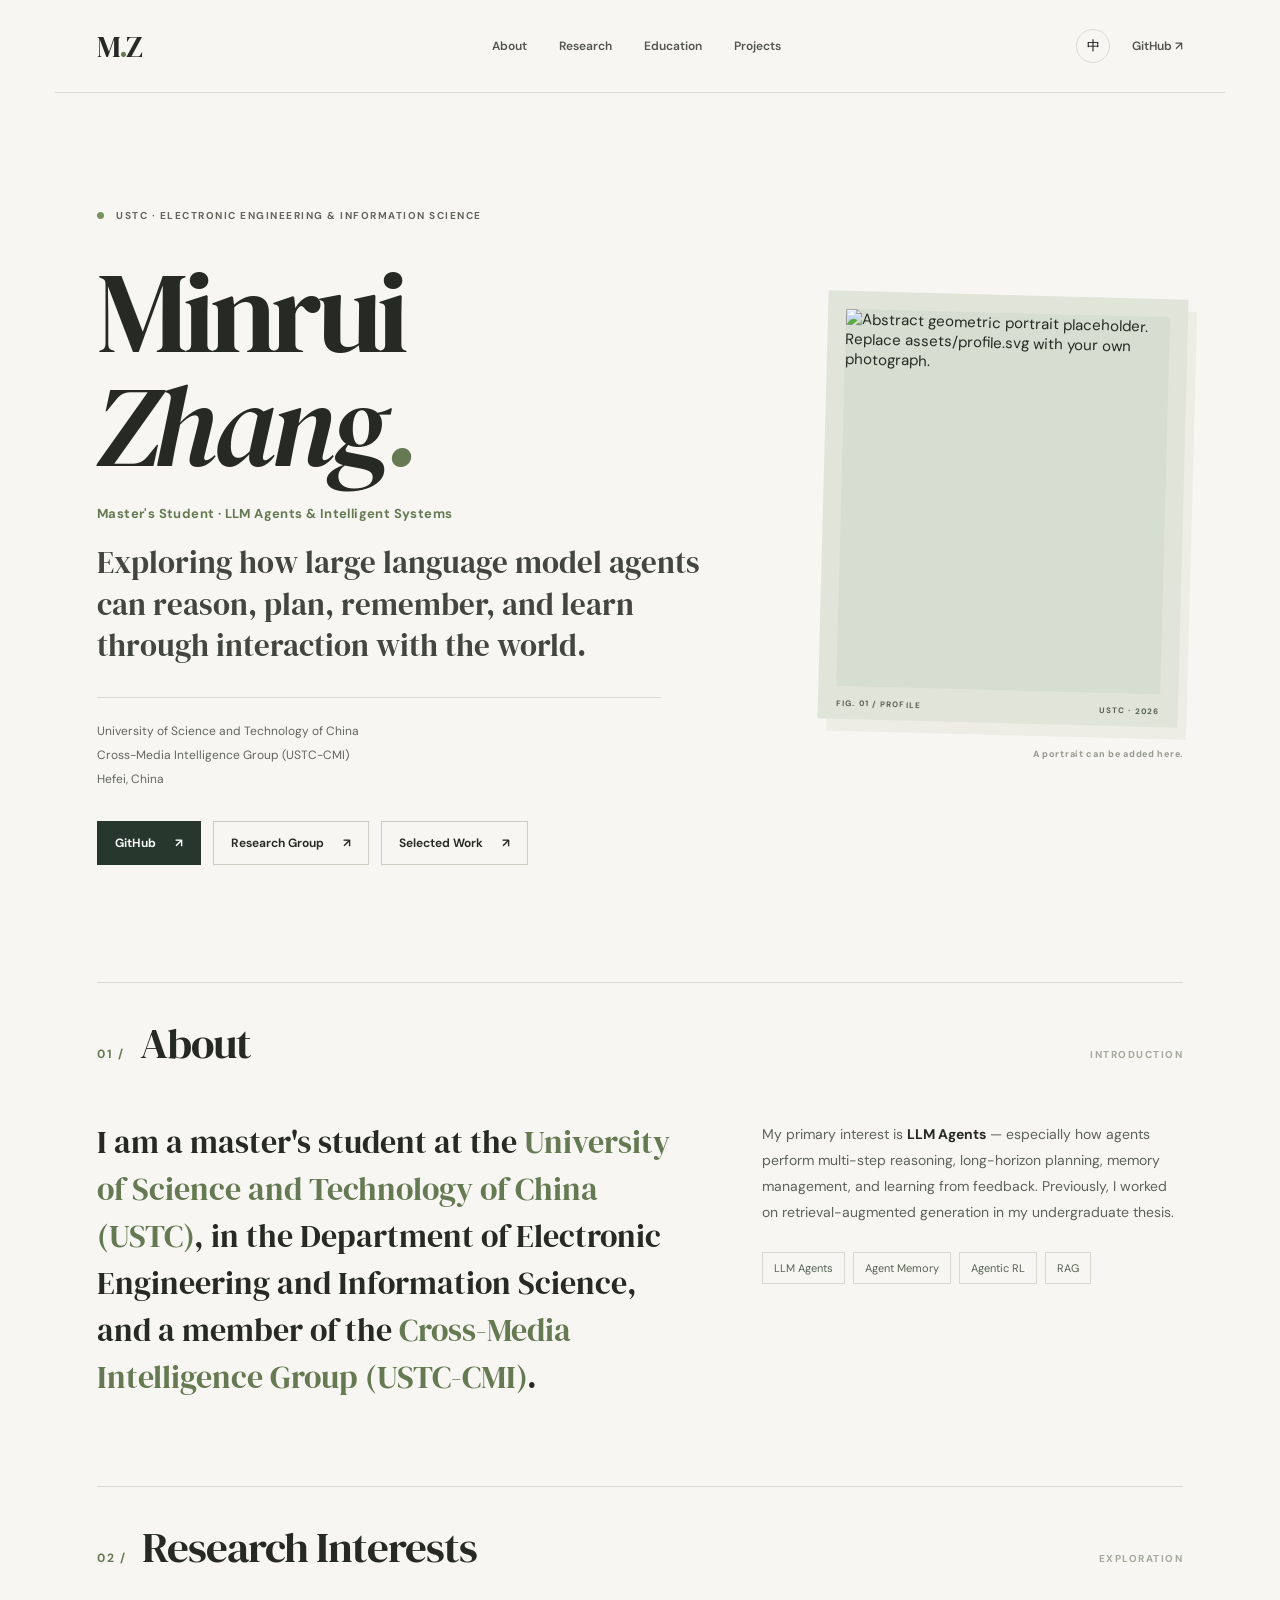
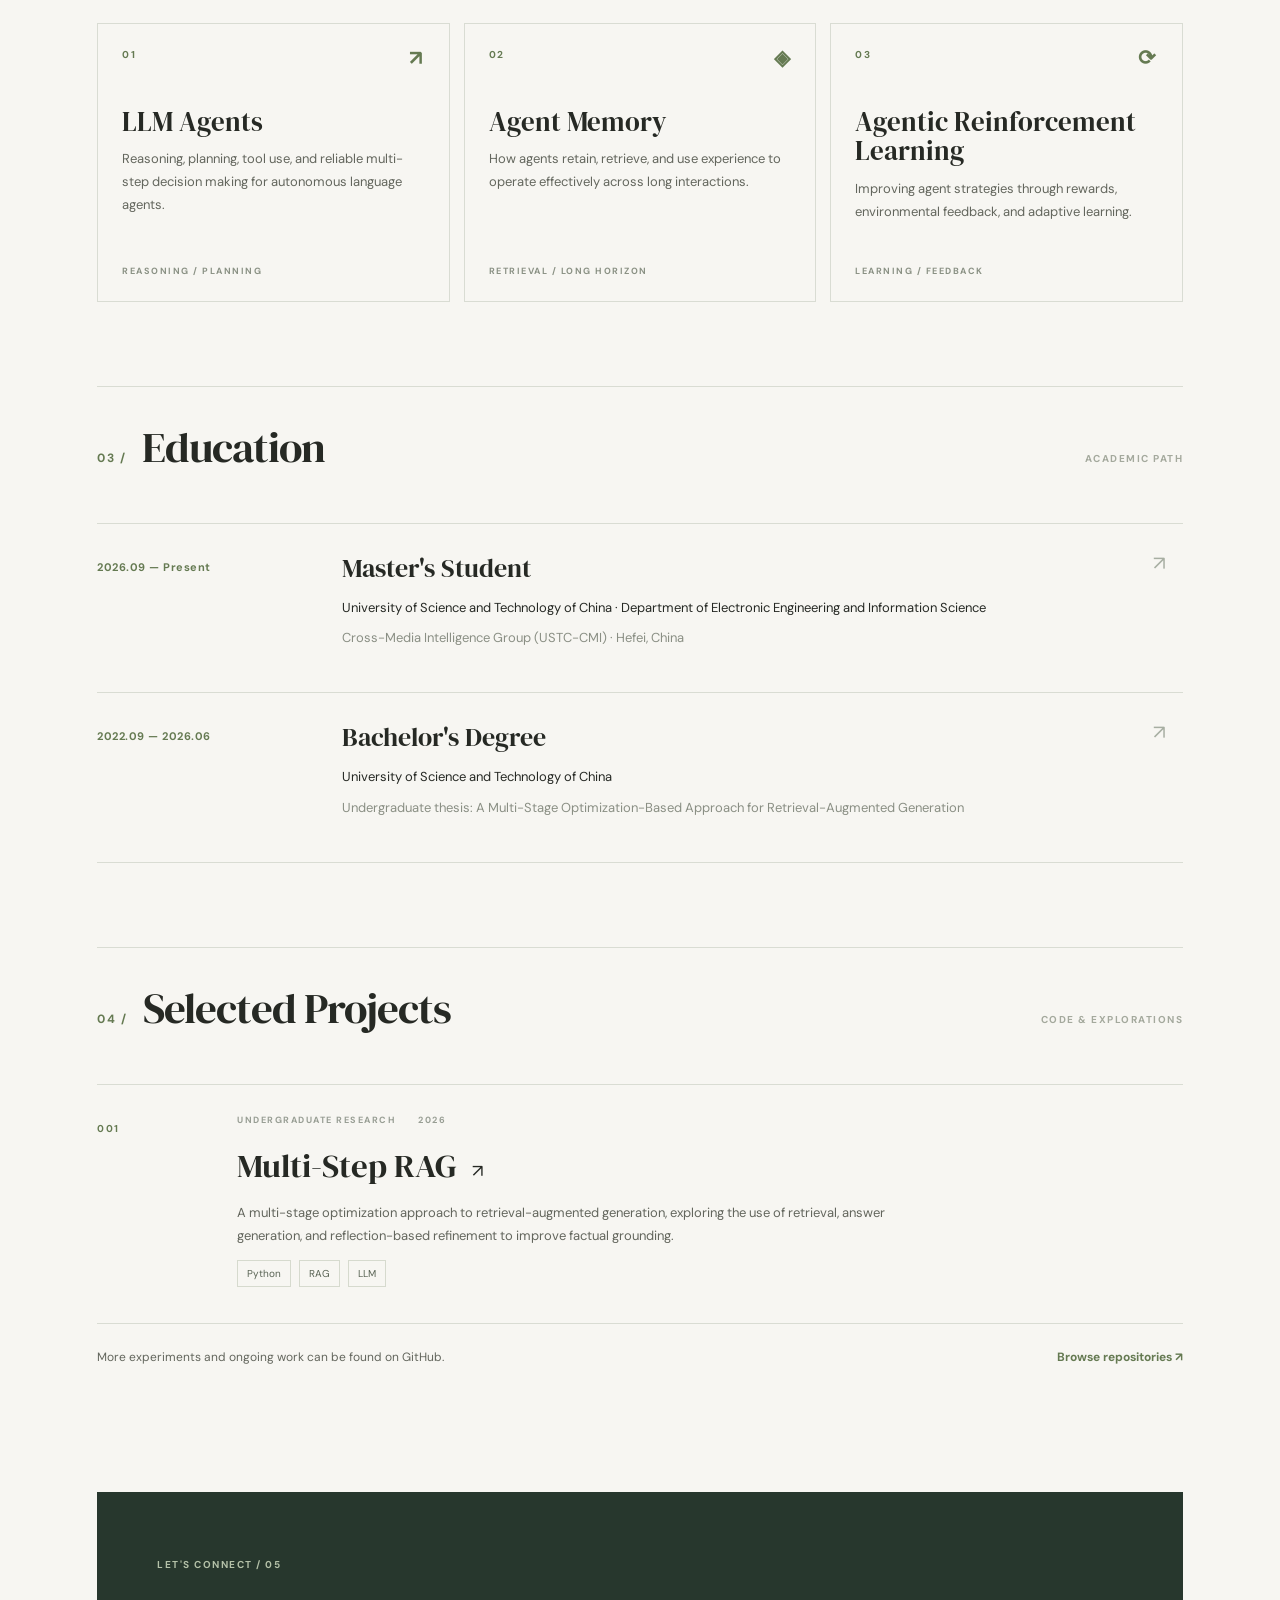
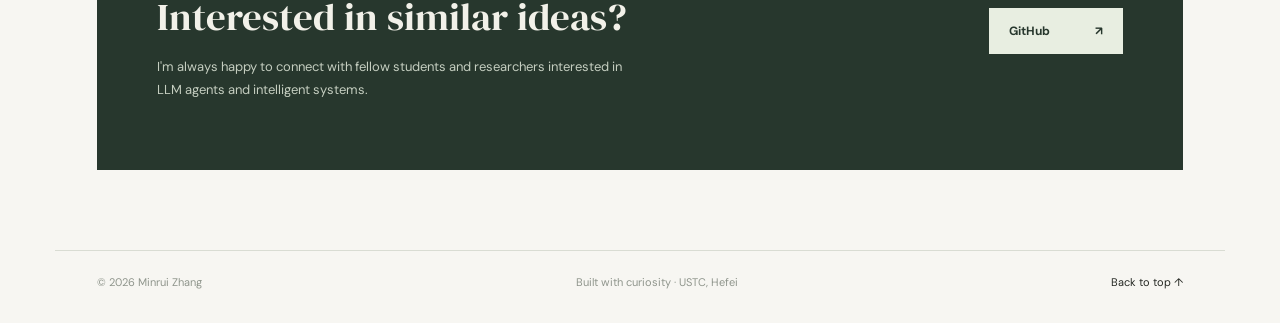
==== index.html @ c11acee6 "Add files via upload" ====
<!doctype html>
<html lang="en">
<head>
  <meta charset="utf-8" />
  <meta name="viewport" content="width=device-width, initial-scale=1" />
  <meta name="description" content="Minrui Zhang — Master's student at USTC, researching LLM Agents and agentic intelligence." />
  <meta name="theme-color" content="#f7f6f2" />
  <title>Minrui Zhang | USTC</title>
  <link rel="icon" href="assets/favicon.svg" type="image/svg+xml" />
  <link rel="stylesheet" href="styles.css" />
</head>
<body>
  <div class="reading-progress" id="readingProgress"></div>
  <header class="topbar container">
    <a class="wordmark" href="#top" aria-label="Home">M<span class="wordmark-dot">.</span>Z</a>
    <nav aria-label="Main navigation" id="navLinks">
      <a href="#about" data-i18n="nav_about">About</a>
      <a href="#research" data-i18n="nav_research">Research</a>
      <a href="#education" data-i18n="nav_education">Education</a>
      <a href="#projects" data-i18n="nav_projects">Projects</a>
    </nav>
    <div class="top-actions">
      <button id="languageToggle" class="lang-btn" aria-label="Switch language">中</button>
      <a href="https://github.com/Minrui1Zhang" class="top-github" target="_blank" rel="noopener noreferrer" aria-label="GitHub profile">GitHub <span aria-hidden="true">↗</span></a>
    </div>
  </header>

  <main id="top" class="container">
    <section class="hero" aria-label="Introduction">
      <div class="hero-copy">
        <p class="eyebrow"><span class="green-dot"></span><span data-i18n="hero_label">USTC · Electronic Engineering & Information Science</span></p>
        <h1>Minrui<br><em>Zhang<span class="accent">.</span></em></h1>
        <div class="hero-subtitle" data-i18n="hero_subtitle">Master's Student · LLM Agents & Intelligent Systems</div>
        <p class="hero-intro" data-i18n="hero_intro">Exploring how large language model agents can reason, plan, remember, and learn through interaction with the world.</p>
        <div class="hero-rule"></div>
        <div class="hero-affiliations">
          <span data-i18n="hero_affiliation_1">University of Science and Technology of China</span>
          <span data-i18n="hero_affiliation_2">Cross-Media Intelligence Group (USTC-CMI)</span>
          <span>Hefei, China</span>
        </div>
        <div class="hero-links">
          <a class="primary-link" href="https://github.com/Minrui1Zhang" target="_blank" rel="noopener noreferrer"><span>GitHub</span><span>↗</span></a>
          <a class="secondary-link" href="https://agentresearchlab.com/" target="_blank" rel="noopener noreferrer"><span data-i18n="link_lab">Research Group</span><span>↗</span></a>
          <a class="secondary-link" href="#projects"><span data-i18n="link_work">Selected Work</span><span>↗</span></a>
        </div>
      </div>
      <div class="hero-visual">
        <div class="image-mat">
          <img src="assets/profile.svg" alt="Abstract geometric portrait placeholder. Replace assets/profile.svg with your own photograph." />
          <div class="image-caption"><span>FIG. 01 / PROFILE</span><span>USTC · 2026</span></div>
        </div>
        <p class="image-note" data-i18n="photo_note">A portrait can be added here.</p>
      </div>
    </section>

    <section id="about" class="section-block">
      <div class="section-heading"><span class="section-number">01 /</span><h2 data-i18n="about_title">About</h2><span class="section-aside">INTRODUCTION</span></div>
      <div class="section-content about-grid">
        <p class="statement" data-i18n="about_statement">I am a master's student at the <strong>University of Science and Technology of China (USTC)</strong>, in the Department of Electronic Engineering and Information Science, and a member of the <strong>Cross-Media Intelligence Group (USTC-CMI)</strong>.</p>
        <div class="about-side"><p data-i18n="about_detail">My primary interest is <strong>LLM Agents</strong> — especially how agents perform multi-step reasoning, long-horizon planning, memory management, and learning from feedback. Previously, I worked on retrieval-augmented generation in my undergraduate thesis.</p><div class="tags"><span>LLM Agents</span><span>Agent Memory</span><span>Agentic RL</span><span>RAG</span></div></div>
      </div>
    </section>

    <section id="research" class="section-block">
      <div class="section-heading"><span class="section-number">02 /</span><h2 data-i18n="research_title">Research Interests</h2><span class="section-aside">EXPLORATION</span></div>
      <div class="research-grid">
        <article class="research-card"><div class="research-card-top"><span>01</span><span class="card-symbol">↗</span></div><h3 data-i18n="r1_title">LLM Agents</h3><p data-i18n="r1_body">Reasoning, planning, tool use, and reliable multi-step decision making for autonomous language agents.</p><div class="research-bottom">REASONING / PLANNING</div></article>
        <article class="research-card"><div class="research-card-top"><span>02</span><span class="card-symbol">◈</span></div><h3 data-i18n="r2_title">Agent Memory</h3><p data-i18n="r2_body">How agents retain, retrieve, and use experience to operate effectively across long interactions.</p><div class="research-bottom">RETRIEVAL / LONG HORIZON</div></article>
        <article class="research-card"><div class="research-card-top"><span>03</span><span class="card-symbol">⟳</span></div><h3 data-i18n="r3_title">Agentic Reinforcement Learning</h3><p data-i18n="r3_body">Improving agent strategies through rewards, environmental feedback, and adaptive learning.</p><div class="research-bottom">LEARNING / FEEDBACK</div></article>
      </div>
    </section>

    <section id="education" class="section-block">
      <div class="section-heading"><span class="section-number">03 /</span><h2 data-i18n="education_title">Education</h2><span class="section-aside">ACADEMIC PATH</span></div>
      <div class="timeline">
        <article class="timeline-entry"><div class="timeline-date">2026.09 — <span data-i18n="present">Present</span></div><div class="timeline-body"><h3 data-i18n="master_title">Master's Student</h3><p data-i18n="master_school">University of Science and Technology of China · Department of Electronic Engineering and Information Science</p><p class="muted" data-i18n="master_detail">Cross-Media Intelligence Group (USTC-CMI) · Hefei, China</p></div><span class="timeline-mark">↗</span></article>
        <article class="timeline-entry"><div class="timeline-date">2022.09 — 2026.06</div><div class="timeline-body"><h3 data-i18n="bachelor_title">Bachelor's Degree</h3><p data-i18n="bachelor_school">University of Science and Technology of China</p><p class="muted" data-i18n="bachelor_detail">Undergraduate thesis: A Multi-Stage Optimization-Based Approach for Retrieval-Augmented Generation</p></div><span class="timeline-mark">↗</span></article>
      </div>
    </section>

    <section id="projects" class="section-block">
      <div class="section-heading"><span class="section-number">04 /</span><h2 data-i18n="projects_title">Selected Projects</h2><span class="section-aside">CODE & EXPLORATIONS</span></div>
      <a class="project-row" href="https://github.com/Minrui1Zhang/Multi_Step_RAG" target="_blank" rel="noopener noreferrer"><div class="project-index">001</div><div class="project-main"><div class="project-meta"><span data-i18n="project_type">UNDERGRADUATE RESEARCH</span><span>2026</span></div><h3>Multi-Step RAG <span aria-hidden="true">↗</span></h3><p data-i18n="project_body">A multi-stage optimization approach to retrieval-augmented generation, exploring the use of retrieval, answer generation, and reflection-based refinement to improve factual grounding.</p><div class="tags small"><span>Python</span><span>RAG</span><span>LLM</span></div></div></a>
      <div class="more-projects"><span data-i18n="more_projects">More experiments and ongoing work can be found on GitHub.</span><a href="https://github.com/Minrui1Zhang?tab=repositories" target="_blank" rel="noopener noreferrer" data-i18n="browse_repo">Browse repositories ↗</a></div>
    </section>

    <section id="contact" class="contact-section"><div><p class="contact-kicker">LET'S CONNECT / 05</p><h2 data-i18n="contact_title">Interested in similar ideas?</h2><p data-i18n="contact_text">I'm always happy to connect with fellow students and researchers interested in LLM agents and intelligent systems.</p></div><a href="https://github.com/Minrui1Zhang" target="_blank" rel="noopener noreferrer" class="contact-button">GitHub <span>↗</span></a></section>
  </main>
  <footer class="footer container"><span>© <span id="year">2026</span> Minrui Zhang</span><span data-i18n="footer">Built with curiosity · USTC, Hefei</span><a href="#top" data-i18n="back_top">Back to top ↑</a></footer>
  <script src="script.js"></script>
</body>
</html>
---- styles.css ----
@import url('https://fonts.googleapis.com/css2?family=DM+Sans:wght@400;450;500;550;600;650;700&family=DM+Serif+Display:ital@0;1&display=swap');
:root{--paper:#f7f6f2;--ink:#262924;--secondary:#63665d;--line:#d9dcd3;--accent:#657a52;--dark:#27372d;--white:#fff;--serif:'DM Serif Display',Georgia,'Times New Roman',serif;--sans:'DM Sans',Arial,'Noto Sans SC',sans-serif}
*{box-sizing:border-box}html{scroll-behavior:smooth;scroll-padding-top:80px}body{margin:0;background:var(--paper);color:var(--ink);font-family:var(--sans);font-size:15px;-webkit-font-smoothing:antialiased}a{color:inherit;text-decoration:none}button{font:inherit}.container{max-width:1170px;margin:0 auto;padding-left:42px;padding-right:42px}.reading-progress{position:fixed;top:0;left:0;height:3px;width:0;background:var(--accent);z-index:10}.topbar{height:93px;display:flex;align-items:center;justify-content:space-between;border-bottom:1px solid var(--line)}.wordmark{font-family:var(--serif);font-size:30px;letter-spacing:-2px;min-width:100px}.wordmark-dot,.accent{color:var(--accent)}.topbar nav{display:flex;gap:32px}.topbar nav a,.top-github{font-size:12px;font-weight:600;color:#52554d;transition:color .2s}.topbar nav a:hover,.top-github:hover{color:var(--accent)}.top-actions{display:flex;align-items:center;gap:22px}.lang-btn{border:1px solid var(--line);width:34px;height:34px;background:transparent;cursor:pointer;border-radius:50%;font-size:13px}.lang-btn:hover{background:#e9ece3}.hero{display:grid;grid-template-columns:1.2fr .8fr;gap:65px;padding:106px 0 117px;align-items:center}.eyebrow,.section-aside,.section-number,.project-meta,.project-index,.research-card-top,.research-bottom,.image-caption,.image-note,.contact-kicker{font-size:10px;letter-spacing:1.5px;font-weight:700}.eyebrow{display:flex;align-items:center;gap:12px;text-transform:uppercase;color:var(--secondary)}.green-dot{width:7px;height:7px;background:#79915e;border-radius:50%}.hero h1{font-family:var(--serif);font-weight:400;letter-spacing:-5px;font-size:clamp(76px,9vw,122px);line-height:.98;margin:34px 0 23px}.hero h1 em{font-weight:400}.hero-subtitle{color:var(--accent);font-size:13px;font-weight:700;letter-spacing:.4px;margin-bottom:20px}.hero-intro{font-family:var(--serif);font-size:clamp(23px,2.6vw,31px);line-height:1.35;max-width:610px;margin:0;color:#42463e}.hero-rule{height:1px;background:var(--line);width:92%;margin:30px 0 24px}.hero-affiliations{display:flex;flex-direction:column;gap:6px;color:var(--secondary);font-size:12px;line-height:1.5}.hero-links{display:flex;flex-wrap:wrap;align-items:center;gap:12px;margin-top:33px}.hero-links a{display:flex;gap:19px;align-items:center;justify-content:space-between;font-size:12px;font-weight:650;padding:13px 17px;border:1px solid #c9cdc2;transition:transform .2s,background .2s}.hero-links a:hover{transform:translateY(-2px)}.hero-links .primary-link{background:var(--dark);color:white;border-color:var(--dark)}.secondary-link:hover{background:#edeee8}.hero-visual{align-self:stretch;display:flex;flex-direction:column;justify-content:center;min-width:0}.image-mat{background:#e0e4d9;padding:18px 18px 11px;transform:rotate(1.5deg);box-shadow:9px 12px 0 #edece5;max-width:360px;margin-left:auto;width:100%}.image-mat img{width:100%;aspect-ratio:4/4.65;object-fit:cover;display:block;background:#d5ded0}.image-caption{display:flex;justify-content:space-between;gap:12px;font-size:8px;letter-spacing:1.2px;color:#586253;margin-top:12px}.image-note{text-align:right;color:#95998e;font-size:9px;letter-spacing:.7px;margin-top:25px}.section-block{border-top:1px solid var(--line);padding:30px 0 84px}.section-heading{display:flex;align-items:baseline;gap:16px;margin-bottom:47px}.section-number{color:var(--accent);font-size:12px}.section-heading h2{font-family:var(--serif);font-size:43px;letter-spacing:-1px;font-weight:400;margin:0}.section-aside{color:#a4a99d;margin-left:auto}.about-grid{display:grid;grid-template-columns:1fr .72fr;gap:80px}.statement{font-family:var(--serif);font-size:clamp(23px,2.5vw,32px);line-height:1.47;margin:0}.statement strong{font-weight:400;color:var(--accent)}.about-side p{margin:3px 0 26px;line-height:1.85;color:#5d625a;font-size:14px}.about-side strong{color:var(--ink)}.tags{display:flex;flex-wrap:wrap;gap:8px}.tags span{padding:8px 11px;border:1px solid #d6dace;font-size:11px;color:#586253}.research-grid{display:grid;grid-template-columns:repeat(3,1fr);gap:14px}.research-card{min-height:279px;border:1px solid var(--line);padding:24px;display:flex;flex-direction:column;transition:background .2s,transform .2s}.research-card:hover{background:#edeee8;transform:translateY(-3px)}.research-card-top{display:flex;justify-content:space-between;color:var(--accent)}.card-symbol{font-size:21px;line-height:1}.research-card h3{font-family:var(--serif);font-size:27px;font-weight:400;line-height:1.1;margin:38px 0 12px}.research-card p{font-size:13px;line-height:1.75;color:var(--secondary);margin:0}.research-bottom{font-size:9px;color:#8a9184;margin-top:auto;padding-top:25px}.timeline-entry{border-top:1px solid var(--line);padding:26px 0 33px;display:grid;grid-template-columns:220px 1fr 30px;gap:25px}.timeline-entry:last-child{border-bottom:1px solid var(--line)}.timeline-date{font-size:11px;color:var(--accent);font-weight:700;letter-spacing:.5px;padding-top:10px}.timeline-body h3{font-family:var(--serif);font-size:26px;font-weight:400;margin:0 0 12px}.timeline-body p{font-size:13px;margin:0 0 10px;line-height:1.6}.timeline-body .muted{color:#8a8f84}.timeline-mark{color:#a7aea2;font-size:20px}.project-row{display:grid;grid-template-columns:100px 1fr;gap:40px;border-top:1px solid var(--line);padding:29px 0 36px;transition:color .2s}.project-row:hover h3{color:var(--accent)}.project-index{color:var(--accent);padding-top:8px}.project-meta{display:flex;gap:22px;color:#989e94;font-size:9px}.project-main h3{font-family:var(--serif);font-size:33px;font-weight:400;margin:17px 0 10px}.project-main h3 span{font-family:var(--sans);font-size:18px;margin-left:8px}.project-main p{max-width:670px;color:var(--secondary);line-height:1.8;font-size:13px}.tags.small span{font-size:10px;padding:6px 9px}.more-projects{border-top:1px solid var(--line);padding:25px 0;display:flex;justify-content:space-between;gap:20px;color:var(--secondary);font-size:12px}.more-projects a{color:var(--accent);font-weight:700}.contact-section{background:var(--dark);color:#f2f1e9;padding:56px 60px;display:flex;justify-content:space-between;gap:40px;align-items:center;margin:18px 0 80px}.contact-kicker{color:#b4c1a8}.contact-section h2{font-family:var(--serif);font-size:39px;font-weight:400;margin:19px 0 12px}.contact-section p:not(.contact-kicker){font-size:13px;line-height:1.7;color:#c5cec0;max-width:480px}.contact-button{white-space:nowrap;background:#e8eee1;color:var(--dark);display:flex;gap:45px;padding:15px 20px;font-size:12px;font-weight:700}.footer{border-top:1px solid var(--line);padding-top:24px;padding-bottom:34px;display:flex;justify-content:space-between;gap:15px;color:#8f958c;font-size:11px}.footer a{color:var(--ink)}
@media(max-width:900px){.container{padding-left:27px;padding-right:27px}.hero{gap:30px;padding:75px 0 85px}.hero h1{font-size:83px}.image-mat{max-width:300px}.about-grid{gap:32px}.timeline-entry{grid-template-columns:175px 1fr 20px}}
@media(max-width:680px){.topbar{height:72px}.topbar nav{gap:13px}.topbar nav a{font-size:10px}.topbar nav a:nth-child(2),.topbar nav a:nth-child(3){display:none}.top-github{display:none}.wordmark{min-width:auto}.hero{grid-template-columns:1fr;gap:50px;padding:67px 0 75px}.hero h1{font-size:clamp(74px,17vw,100px);margin-top:28px;letter-spacing:-4px}.hero-visual{align-items:center}.image-mat{max-width:300px;margin:0;transform:rotate(1deg)}.image-note{text-align:center}.section-block{padding-bottom:65px}.section-heading{margin-bottom:30px}.section-heading h2{font-size:35px}.section-aside{font-size:8px}.about-grid{grid-template-columns:1fr;gap:20px}.statement{font-size:25px}.research-grid{grid-template-columns:1fr}.research-card{min-height:220px}.research-card h3{margin-top:24px}.timeline-entry{grid-template-columns:1fr 20px;gap:8px}.timeline-date{grid-column:1 / -1}.project-row{grid-template-columns:1fr;gap:10px}.project-index{padding:0}.more-projects{flex-direction:column}.contact-section{padding:35px 28px;flex-direction:column;align-items:flex-start;margin-bottom:50px}.contact-section h2{font-size:33px}.footer{flex-wrap:wrap}.footer span:nth-child(2){display:none}}
@media(prefers-reduced-motion:reduce){html{scroll-behavior:auto}*,*:before,*:after{transition:none!important}}
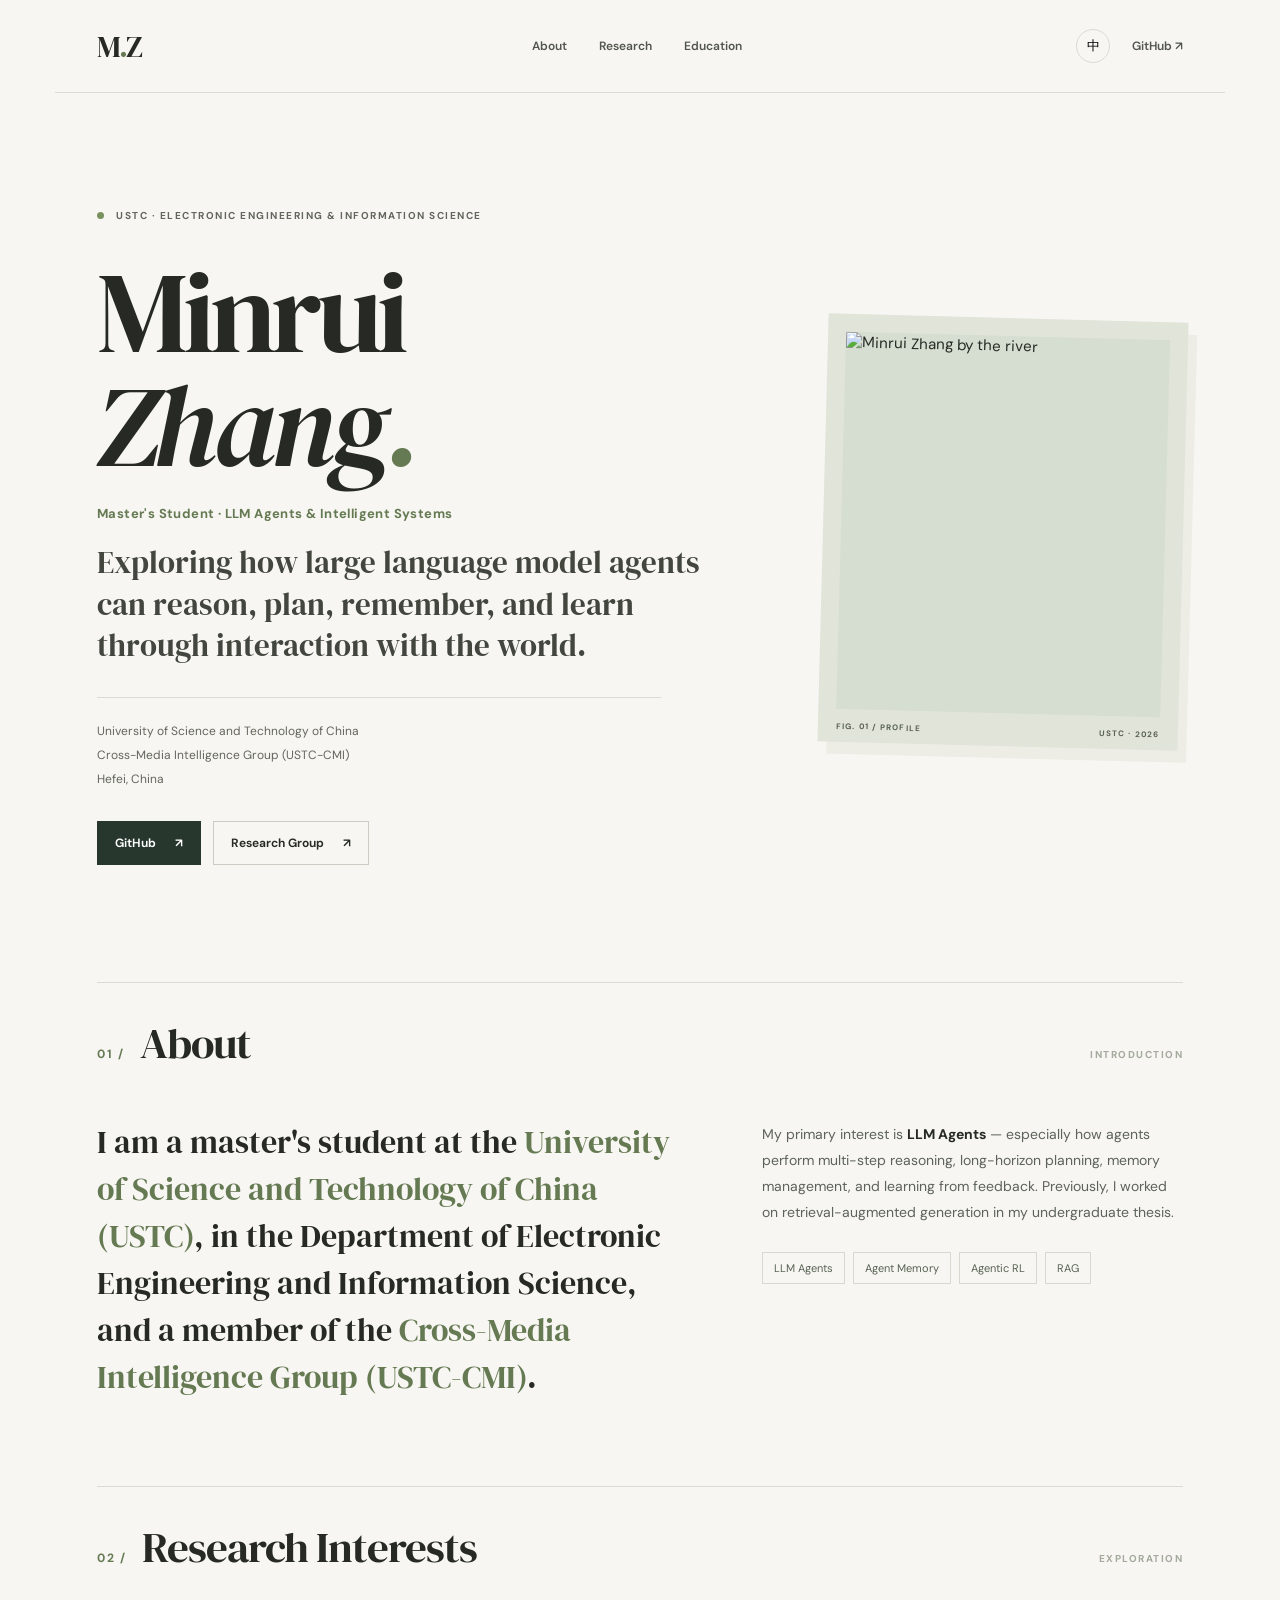
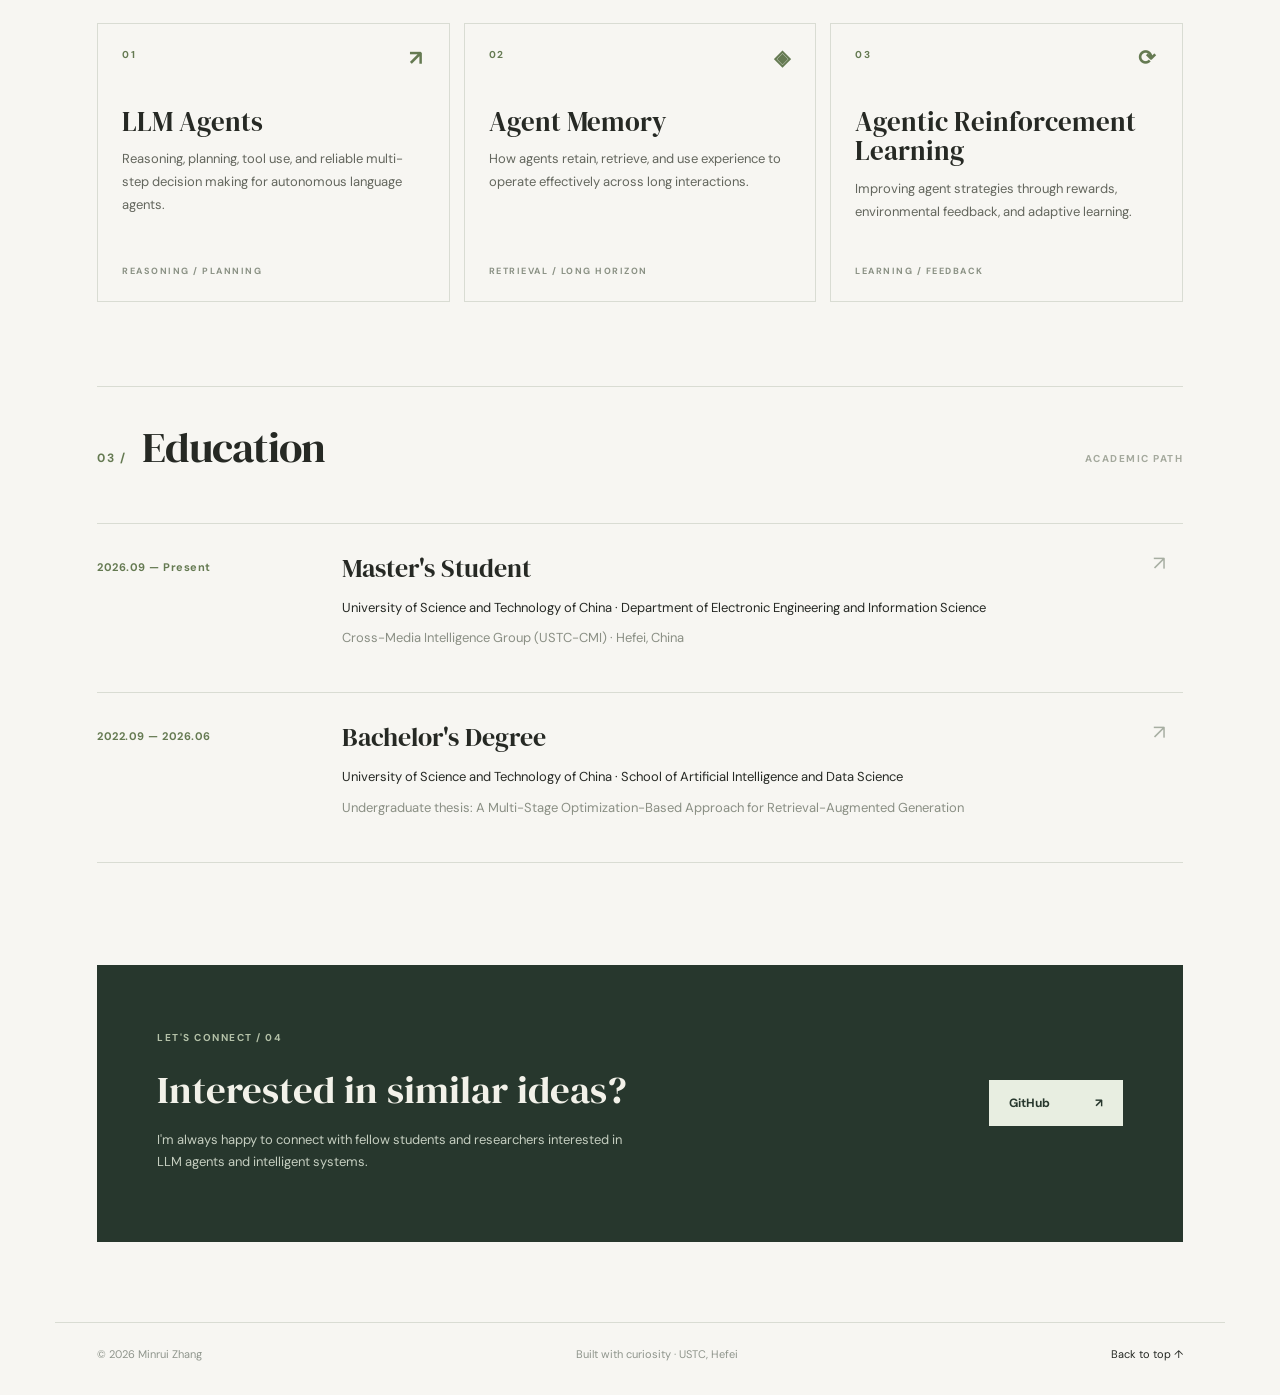
==== commit c63b2a88: "Add files via upload" ====
--- a/index.html
+++ b/index.html
@@ -1,92 +1,84 @@
-<!doctype html>
-<html lang="en">
-<head>
-  <meta charset="utf-8" />
-  <meta name="viewport" content="width=device-width, initial-scale=1" />
-  <meta name="description" content="Minrui Zhang — Master's student at USTC, researching LLM Agents and agentic intelligence." />
-  <meta name="theme-color" content="#f7f6f2" />
-  <title>Minrui Zhang | USTC</title>
-  <link rel="icon" href="assets/favicon.svg" type="image/svg+xml" />
-  <link rel="stylesheet" href="styles.css" />
-</head>
-<body>
-  <div class="reading-progress" id="readingProgress"></div>
-  <header class="topbar container">
-    <a class="wordmark" href="#top" aria-label="Home">M<span class="wordmark-dot">.</span>Z</a>
-    <nav aria-label="Main navigation" id="navLinks">
-      <a href="#about" data-i18n="nav_about">About</a>
-      <a href="#research" data-i18n="nav_research">Research</a>
-      <a href="#education" data-i18n="nav_education">Education</a>
-      <a href="#projects" data-i18n="nav_projects">Projects</a>
-    </nav>
-    <div class="top-actions">
-      <button id="languageToggle" class="lang-btn" aria-label="Switch language">中</button>
-      <a href="https://github.com/Minrui1Zhang" class="top-github" target="_blank" rel="noopener noreferrer" aria-label="GitHub profile">GitHub <span aria-hidden="true">↗</span></a>
-    </div>
-  </header>
-
-  <main id="top" class="container">
-    <section class="hero" aria-label="Introduction">
-      <div class="hero-copy">
-        <p class="eyebrow"><span class="green-dot"></span><span data-i18n="hero_label">USTC · Electronic Engineering & Information Science</span></p>
-        <h1>Minrui<br><em>Zhang<span class="accent">.</span></em></h1>
-        <div class="hero-subtitle" data-i18n="hero_subtitle">Master's Student · LLM Agents & Intelligent Systems</div>
-        <p class="hero-intro" data-i18n="hero_intro">Exploring how large language model agents can reason, plan, remember, and learn through interaction with the world.</p>
-        <div class="hero-rule"></div>
-        <div class="hero-affiliations">
-          <span data-i18n="hero_affiliation_1">University of Science and Technology of China</span>
-          <span data-i18n="hero_affiliation_2">Cross-Media Intelligence Group (USTC-CMI)</span>
-          <span>Hefei, China</span>
-        </div>
-        <div class="hero-links">
-          <a class="primary-link" href="https://github.com/Minrui1Zhang" target="_blank" rel="noopener noreferrer"><span>GitHub</span><span>↗</span></a>
-          <a class="secondary-link" href="https://agentresearchlab.com/" target="_blank" rel="noopener noreferrer"><span data-i18n="link_lab">Research Group</span><span>↗</span></a>
-          <a class="secondary-link" href="#projects"><span data-i18n="link_work">Selected Work</span><span>↗</span></a>
-        </div>
-      </div>
-      <div class="hero-visual">
-        <div class="image-mat">
-          <img src="assets/profile.svg" alt="Abstract geometric portrait placeholder. Replace assets/profile.svg with your own photograph." />
-          <div class="image-caption"><span>FIG. 01 / PROFILE</span><span>USTC · 2026</span></div>
-        </div>
-        <p class="image-note" data-i18n="photo_note">A portrait can be added here.</p>
-      </div>
-    </section>
-
-    <section id="about" class="section-block">
-      <div class="section-heading"><span class="section-number">01 /</span><h2 data-i18n="about_title">About</h2><span class="section-aside">INTRODUCTION</span></div>
-      <div class="section-content about-grid">
-        <p class="statement" data-i18n="about_statement">I am a master's student at the <strong>University of Science and Technology of China (USTC)</strong>, in the Department of Electronic Engineering and Information Science, and a member of the <strong>Cross-Media Intelligence Group (USTC-CMI)</strong>.</p>
-        <div class="about-side"><p data-i18n="about_detail">My primary interest is <strong>LLM Agents</strong> — especially how agents perform multi-step reasoning, long-horizon planning, memory management, and learning from feedback. Previously, I worked on retrieval-augmented generation in my undergraduate thesis.</p><div class="tags"><span>LLM Agents</span><span>Agent Memory</span><span>Agentic RL</span><span>RAG</span></div></div>
-      </div>
-    </section>
-
-    <section id="research" class="section-block">
-      <div class="section-heading"><span class="section-number">02 /</span><h2 data-i18n="research_title">Research Interests</h2><span class="section-aside">EXPLORATION</span></div>
-      <div class="research-grid">
-        <article class="research-card"><div class="research-card-top"><span>01</span><span class="card-symbol">↗</span></div><h3 data-i18n="r1_title">LLM Agents</h3><p data-i18n="r1_body">Reasoning, planning, tool use, and reliable multi-step decision making for autonomous language agents.</p><div class="research-bottom">REASONING / PLANNING</div></article>
-        <article class="research-card"><div class="research-card-top"><span>02</span><span class="card-symbol">◈</span></div><h3 data-i18n="r2_title">Agent Memory</h3><p data-i18n="r2_body">How agents retain, retrieve, and use experience to operate effectively across long interactions.</p><div class="research-bottom">RETRIEVAL / LONG HORIZON</div></article>
-        <article class="research-card"><div class="research-card-top"><span>03</span><span class="card-symbol">⟳</span></div><h3 data-i18n="r3_title">Agentic Reinforcement Learning</h3><p data-i18n="r3_body">Improving agent strategies through rewards, environmental feedback, and adaptive learning.</p><div class="research-bottom">LEARNING / FEEDBACK</div></article>
-      </div>
-    </section>
-
-    <section id="education" class="section-block">
-      <div class="section-heading"><span class="section-number">03 /</span><h2 data-i18n="education_title">Education</h2><span class="section-aside">ACADEMIC PATH</span></div>
-      <div class="timeline">
-        <article class="timeline-entry"><div class="timeline-date">2026.09 — <span data-i18n="present">Present</span></div><div class="timeline-body"><h3 data-i18n="master_title">Master's Student</h3><p data-i18n="master_school">University of Science and Technology of China · Department of Electronic Engineering and Information Science</p><p class="muted" data-i18n="master_detail">Cross-Media Intelligence Group (USTC-CMI) · Hefei, China</p></div><span class="timeline-mark">↗</span></article>
-        <article class="timeline-entry"><div class="timeline-date">2022.09 — 2026.06</div><div class="timeline-body"><h3 data-i18n="bachelor_title">Bachelor's Degree</h3><p data-i18n="bachelor_school">University of Science and Technology of China</p><p class="muted" data-i18n="bachelor_detail">Undergraduate thesis: A Multi-Stage Optimization-Based Approach for Retrieval-Augmented Generation</p></div><span class="timeline-mark">↗</span></article>
-      </div>
-    </section>
-
-    <section id="projects" class="section-block">
-      <div class="section-heading"><span class="section-number">04 /</span><h2 data-i18n="projects_title">Selected Projects</h2><span class="section-aside">CODE & EXPLORATIONS</span></div>
-      <a class="project-row" href="https://github.com/Minrui1Zhang/Multi_Step_RAG" target="_blank" rel="noopener noreferrer"><div class="project-index">001</div><div class="project-main"><div class="project-meta"><span data-i18n="project_type">UNDERGRADUATE RESEARCH</span><span>2026</span></div><h3>Multi-Step RAG <span aria-hidden="true">↗</span></h3><p data-i18n="project_body">A multi-stage optimization approach to retrieval-augmented generation, exploring the use of retrieval, answer generation, and reflection-based refinement to improve factual grounding.</p><div class="tags small"><span>Python</span><span>RAG</span><span>LLM</span></div></div></a>
-      <div class="more-projects"><span data-i18n="more_projects">More experiments and ongoing work can be found on GitHub.</span><a href="https://github.com/Minrui1Zhang?tab=repositories" target="_blank" rel="noopener noreferrer" data-i18n="browse_repo">Browse repositories ↗</a></div>
-    </section>
-
-    <section id="contact" class="contact-section"><div><p class="contact-kicker">LET'S CONNECT / 05</p><h2 data-i18n="contact_title">Interested in similar ideas?</h2><p data-i18n="contact_text">I'm always happy to connect with fellow students and researchers interested in LLM agents and intelligent systems.</p></div><a href="https://github.com/Minrui1Zhang" target="_blank" rel="noopener noreferrer" class="contact-button">GitHub <span>↗</span></a></section>
-  </main>
-  <footer class="footer container"><span>© <span id="year">2026</span> Minrui Zhang</span><span data-i18n="footer">Built with curiosity · USTC, Hefei</span><a href="#top" data-i18n="back_top">Back to top ↑</a></footer>
-  <script src="script.js"></script>
-</body>
-</html>
+<!doctype html>
+<html lang="en">
+<head>
+  <meta charset="utf-8" />
+  <meta name="viewport" content="width=device-width, initial-scale=1" />
+  <meta name="description" content="Minrui Zhang — Master's student at USTC, researching LLM Agents and agentic intelligence." />
+  <meta name="theme-color" content="#f7f6f2" />
+  <title>Minrui Zhang | USTC</title>
+  <link rel="icon" href="assets/favicon.svg" type="image/svg+xml" />
+  <link rel="stylesheet" href="styles.css" />
+</head>
+<body>
+  <div class="reading-progress" id="readingProgress"></div>
+  <header class="topbar container">
+    <a class="wordmark" href="#top" aria-label="Home">M<span class="wordmark-dot">.</span>Z</a>
+    <nav aria-label="Main navigation" id="navLinks">
+      <a href="#about" data-i18n="nav_about">About</a>
+      <a href="#research" data-i18n="nav_research">Research</a>
+      <a href="#education" data-i18n="nav_education">Education</a>
+    </nav>
+    <div class="top-actions">
+      <button id="languageToggle" class="lang-btn" aria-label="Switch language">中</button>
+      <a href="https://github.com/Minrui1Zhang" class="top-github" target="_blank" rel="noopener noreferrer" aria-label="GitHub profile">GitHub <span aria-hidden="true">↗</span></a>
+    </div>
+  </header>
+
+  <main id="top" class="container">
+    <section class="hero" aria-label="Introduction">
+      <div class="hero-copy">
+        <p class="eyebrow"><span class="green-dot"></span><span data-i18n="hero_label">USTC · Electronic Engineering & Information Science</span></p>
+        <h1>Minrui<br><em>Zhang<span class="accent">.</span></em></h1>
+        <div class="hero-subtitle" data-i18n="hero_subtitle">Master's Student · LLM Agents & Intelligent Systems</div>
+        <p class="hero-intro" data-i18n="hero_intro">Exploring how large language model agents can reason, plan, remember, and learn through interaction with the world.</p>
+        <div class="hero-rule"></div>
+        <div class="hero-affiliations">
+          <span data-i18n="hero_affiliation_1">University of Science and Technology of China</span>
+          <span data-i18n="hero_affiliation_2">Cross-Media Intelligence Group (USTC-CMI)</span>
+          <span>Hefei, China</span>
+        </div>
+        <div class="hero-links">
+          <a class="primary-link" href="https://github.com/Minrui1Zhang" target="_blank" rel="noopener noreferrer"><span>GitHub</span><span>↗</span></a>
+          <a class="secondary-link" href="https://agentresearchlab.com/" target="_blank" rel="noopener noreferrer"><span data-i18n="link_lab">Research Group</span><span>↗</span></a>
+        </div>
+      </div>
+      <div class="hero-visual">
+        <div class="image-mat">
+          <img src="assets/profile.jpg" alt="Minrui Zhang by the river" />
+          <div class="image-caption"><span>FIG. 01 / PROFILE</span><span>USTC · 2026</span></div>
+        </div>
+      </div>
+    </section>
+
+    <section id="about" class="section-block">
+      <div class="section-heading"><span class="section-number">01 /</span><h2 data-i18n="about_title">About</h2><span class="section-aside">INTRODUCTION</span></div>
+      <div class="section-content about-grid">
+        <p class="statement" data-i18n="about_statement">I am a master's student at the <strong>University of Science and Technology of China (USTC)</strong>, in the Department of Electronic Engineering and Information Science, and a member of the <strong>Cross-Media Intelligence Group (USTC-CMI)</strong>.</p>
+        <div class="about-side"><p data-i18n="about_detail">My primary interest is <strong>LLM Agents</strong> — especially how agents perform multi-step reasoning, long-horizon planning, memory management, and learning from feedback. Previously, I worked on retrieval-augmented generation in my undergraduate thesis.</p><div class="tags"><span>LLM Agents</span><span>Agent Memory</span><span>Agentic RL</span><span>RAG</span></div></div>
+      </div>
+    </section>
+
+    <section id="research" class="section-block">
+      <div class="section-heading"><span class="section-number">02 /</span><h2 data-i18n="research_title">Research Interests</h2><span class="section-aside">EXPLORATION</span></div>
+      <div class="research-grid">
+        <article class="research-card"><div class="research-card-top"><span>01</span><span class="card-symbol">↗</span></div><h3 data-i18n="r1_title">LLM Agents</h3><p data-i18n="r1_body">Reasoning, planning, tool use, and reliable multi-step decision making for autonomous language agents.</p><div class="research-bottom">REASONING / PLANNING</div></article>
+        <article class="research-card"><div class="research-card-top"><span>02</span><span class="card-symbol">◈</span></div><h3 data-i18n="r2_title">Agent Memory</h3><p data-i18n="r2_body">How agents retain, retrieve, and use experience to operate effectively across long interactions.</p><div class="research-bottom">RETRIEVAL / LONG HORIZON</div></article>
+        <article class="research-card"><div class="research-card-top"><span>03</span><span class="card-symbol">⟳</span></div><h3 data-i18n="r3_title">Agentic Reinforcement Learning</h3><p data-i18n="r3_body">Improving agent strategies through rewards, environmental feedback, and adaptive learning.</p><div class="research-bottom">LEARNING / FEEDBACK</div></article>
+      </div>
+    </section>
+
+    <section id="education" class="section-block">
+      <div class="section-heading"><span class="section-number">03 /</span><h2 data-i18n="education_title">Education</h2><span class="section-aside">ACADEMIC PATH</span></div>
+      <div class="timeline">
+        <article class="timeline-entry"><div class="timeline-date">2026.09 — <span data-i18n="present">Present</span></div><div class="timeline-body"><h3 data-i18n="master_title">Master's Student</h3><p data-i18n="master_school">University of Science and Technology of China · Department of Electronic Engineering and Information Science</p><p class="muted" data-i18n="master_detail">Cross-Media Intelligence Group (USTC-CMI) · Hefei, China</p></div><span class="timeline-mark">↗</span></article>
+        <article class="timeline-entry"><div class="timeline-date">2022.09 — 2026.06</div><div class="timeline-body"><h3 data-i18n="bachelor_title">Bachelor's Degree</h3><p data-i18n="bachelor_school">University of Science and Technology of China · School of Artificial Intelligence and Data Science</p><p class="muted" data-i18n="bachelor_detail">Undergraduate thesis: A Multi-Stage Optimization-Based Approach for Retrieval-Augmented Generation</p></div><span class="timeline-mark">↗</span></article>
+      </div>
+    </section>
+
+
+    <section id="contact" class="contact-section"><div><p class="contact-kicker">LET'S CONNECT / 04</p><h2 data-i18n="contact_title">Interested in similar ideas?</h2><p data-i18n="contact_text">I'm always happy to connect with fellow students and researchers interested in LLM agents and intelligent systems.</p></div><a href="https://github.com/Minrui1Zhang" target="_blank" rel="noopener noreferrer" class="contact-button">GitHub <span>↗</span></a></section>
+  </main>
+  <footer class="footer container"><span>© <span id="year">2026</span> Minrui Zhang</span><span data-i18n="footer">Built with curiosity · USTC, Hefei</span><a href="#top" data-i18n="back_top">Back to top ↑</a></footer>
+  <script src="script.js"></script>
+</body>
+</html>
--- a/styles.css
+++ b/styles.css
@@ -1,6 +1,6 @@
-@import url('https://fonts.googleapis.com/css2?family=DM+Sans:wght@400;450;500;550;600;650;700&family=DM+Serif+Display:ital@0;1&display=swap');
-:root{--paper:#f7f6f2;--ink:#262924;--secondary:#63665d;--line:#d9dcd3;--accent:#657a52;--dark:#27372d;--white:#fff;--serif:'DM Serif Display',Georgia,'Times New Roman',serif;--sans:'DM Sans',Arial,'Noto Sans SC',sans-serif}
-*{box-sizing:border-box}html{scroll-behavior:smooth;scroll-padding-top:80px}body{margin:0;background:var(--paper);color:var(--ink);font-family:var(--sans);font-size:15px;-webkit-font-smoothing:antialiased}a{color:inherit;text-decoration:none}button{font:inherit}.container{max-width:1170px;margin:0 auto;padding-left:42px;padding-right:42px}.reading-progress{position:fixed;top:0;left:0;height:3px;width:0;background:var(--accent);z-index:10}.topbar{height:93px;display:flex;align-items:center;justify-content:space-between;border-bottom:1px solid var(--line)}.wordmark{font-family:var(--serif);font-size:30px;letter-spacing:-2px;min-width:100px}.wordmark-dot,.accent{color:var(--accent)}.topbar nav{display:flex;gap:32px}.topbar nav a,.top-github{font-size:12px;font-weight:600;color:#52554d;transition:color .2s}.topbar nav a:hover,.top-github:hover{color:var(--accent)}.top-actions{display:flex;align-items:center;gap:22px}.lang-btn{border:1px solid var(--line);width:34px;height:34px;background:transparent;cursor:pointer;border-radius:50%;font-size:13px}.lang-btn:hover{background:#e9ece3}.hero{display:grid;grid-template-columns:1.2fr .8fr;gap:65px;padding:106px 0 117px;align-items:center}.eyebrow,.section-aside,.section-number,.project-meta,.project-index,.research-card-top,.research-bottom,.image-caption,.image-note,.contact-kicker{font-size:10px;letter-spacing:1.5px;font-weight:700}.eyebrow{display:flex;align-items:center;gap:12px;text-transform:uppercase;color:var(--secondary)}.green-dot{width:7px;height:7px;background:#79915e;border-radius:50%}.hero h1{font-family:var(--serif);font-weight:400;letter-spacing:-5px;font-size:clamp(76px,9vw,122px);line-height:.98;margin:34px 0 23px}.hero h1 em{font-weight:400}.hero-subtitle{color:var(--accent);font-size:13px;font-weight:700;letter-spacing:.4px;margin-bottom:20px}.hero-intro{font-family:var(--serif);font-size:clamp(23px,2.6vw,31px);line-height:1.35;max-width:610px;margin:0;color:#42463e}.hero-rule{height:1px;background:var(--line);width:92%;margin:30px 0 24px}.hero-affiliations{display:flex;flex-direction:column;gap:6px;color:var(--secondary);font-size:12px;line-height:1.5}.hero-links{display:flex;flex-wrap:wrap;align-items:center;gap:12px;margin-top:33px}.hero-links a{display:flex;gap:19px;align-items:center;justify-content:space-between;font-size:12px;font-weight:650;padding:13px 17px;border:1px solid #c9cdc2;transition:transform .2s,background .2s}.hero-links a:hover{transform:translateY(-2px)}.hero-links .primary-link{background:var(--dark);color:white;border-color:var(--dark)}.secondary-link:hover{background:#edeee8}.hero-visual{align-self:stretch;display:flex;flex-direction:column;justify-content:center;min-width:0}.image-mat{background:#e0e4d9;padding:18px 18px 11px;transform:rotate(1.5deg);box-shadow:9px 12px 0 #edece5;max-width:360px;margin-left:auto;width:100%}.image-mat img{width:100%;aspect-ratio:4/4.65;object-fit:cover;display:block;background:#d5ded0}.image-caption{display:flex;justify-content:space-between;gap:12px;font-size:8px;letter-spacing:1.2px;color:#586253;margin-top:12px}.image-note{text-align:right;color:#95998e;font-size:9px;letter-spacing:.7px;margin-top:25px}.section-block{border-top:1px solid var(--line);padding:30px 0 84px}.section-heading{display:flex;align-items:baseline;gap:16px;margin-bottom:47px}.section-number{color:var(--accent);font-size:12px}.section-heading h2{font-family:var(--serif);font-size:43px;letter-spacing:-1px;font-weight:400;margin:0}.section-aside{color:#a4a99d;margin-left:auto}.about-grid{display:grid;grid-template-columns:1fr .72fr;gap:80px}.statement{font-family:var(--serif);font-size:clamp(23px,2.5vw,32px);line-height:1.47;margin:0}.statement strong{font-weight:400;color:var(--accent)}.about-side p{margin:3px 0 26px;line-height:1.85;color:#5d625a;font-size:14px}.about-side strong{color:var(--ink)}.tags{display:flex;flex-wrap:wrap;gap:8px}.tags span{padding:8px 11px;border:1px solid #d6dace;font-size:11px;color:#586253}.research-grid{display:grid;grid-template-columns:repeat(3,1fr);gap:14px}.research-card{min-height:279px;border:1px solid var(--line);padding:24px;display:flex;flex-direction:column;transition:background .2s,transform .2s}.research-card:hover{background:#edeee8;transform:translateY(-3px)}.research-card-top{display:flex;justify-content:space-between;color:var(--accent)}.card-symbol{font-size:21px;line-height:1}.research-card h3{font-family:var(--serif);font-size:27px;font-weight:400;line-height:1.1;margin:38px 0 12px}.research-card p{font-size:13px;line-height:1.75;color:var(--secondary);margin:0}.research-bottom{font-size:9px;color:#8a9184;margin-top:auto;padding-top:25px}.timeline-entry{border-top:1px solid var(--line);padding:26px 0 33px;display:grid;grid-template-columns:220px 1fr 30px;gap:25px}.timeline-entry:last-child{border-bottom:1px solid var(--line)}.timeline-date{font-size:11px;color:var(--accent);font-weight:700;letter-spacing:.5px;padding-top:10px}.timeline-body h3{font-family:var(--serif);font-size:26px;font-weight:400;margin:0 0 12px}.timeline-body p{font-size:13px;margin:0 0 10px;line-height:1.6}.timeline-body .muted{color:#8a8f84}.timeline-mark{color:#a7aea2;font-size:20px}.project-row{display:grid;grid-template-columns:100px 1fr;gap:40px;border-top:1px solid var(--line);padding:29px 0 36px;transition:color .2s}.project-row:hover h3{color:var(--accent)}.project-index{color:var(--accent);padding-top:8px}.project-meta{display:flex;gap:22px;color:#989e94;font-size:9px}.project-main h3{font-family:var(--serif);font-size:33px;font-weight:400;margin:17px 0 10px}.project-main h3 span{font-family:var(--sans);font-size:18px;margin-left:8px}.project-main p{max-width:670px;color:var(--secondary);line-height:1.8;font-size:13px}.tags.small span{font-size:10px;padding:6px 9px}.more-projects{border-top:1px solid var(--line);padding:25px 0;display:flex;justify-content:space-between;gap:20px;color:var(--secondary);font-size:12px}.more-projects a{color:var(--accent);font-weight:700}.contact-section{background:var(--dark);color:#f2f1e9;padding:56px 60px;display:flex;justify-content:space-between;gap:40px;align-items:center;margin:18px 0 80px}.contact-kicker{color:#b4c1a8}.contact-section h2{font-family:var(--serif);font-size:39px;font-weight:400;margin:19px 0 12px}.contact-section p:not(.contact-kicker){font-size:13px;line-height:1.7;color:#c5cec0;max-width:480px}.contact-button{white-space:nowrap;background:#e8eee1;color:var(--dark);display:flex;gap:45px;padding:15px 20px;font-size:12px;font-weight:700}.footer{border-top:1px solid var(--line);padding-top:24px;padding-bottom:34px;display:flex;justify-content:space-between;gap:15px;color:#8f958c;font-size:11px}.footer a{color:var(--ink)}
-@media(max-width:900px){.container{padding-left:27px;padding-right:27px}.hero{gap:30px;padding:75px 0 85px}.hero h1{font-size:83px}.image-mat{max-width:300px}.about-grid{gap:32px}.timeline-entry{grid-template-columns:175px 1fr 20px}}
-@media(max-width:680px){.topbar{height:72px}.topbar nav{gap:13px}.topbar nav a{font-size:10px}.topbar nav a:nth-child(2),.topbar nav a:nth-child(3){display:none}.top-github{display:none}.wordmark{min-width:auto}.hero{grid-template-columns:1fr;gap:50px;padding:67px 0 75px}.hero h1{font-size:clamp(74px,17vw,100px);margin-top:28px;letter-spacing:-4px}.hero-visual{align-items:center}.image-mat{max-width:300px;margin:0;transform:rotate(1deg)}.image-note{text-align:center}.section-block{padding-bottom:65px}.section-heading{margin-bottom:30px}.section-heading h2{font-size:35px}.section-aside{font-size:8px}.about-grid{grid-template-columns:1fr;gap:20px}.statement{font-size:25px}.research-grid{grid-template-columns:1fr}.research-card{min-height:220px}.research-card h3{margin-top:24px}.timeline-entry{grid-template-columns:1fr 20px;gap:8px}.timeline-date{grid-column:1 / -1}.project-row{grid-template-columns:1fr;gap:10px}.project-index{padding:0}.more-projects{flex-direction:column}.contact-section{padding:35px 28px;flex-direction:column;align-items:flex-start;margin-bottom:50px}.contact-section h2{font-size:33px}.footer{flex-wrap:wrap}.footer span:nth-child(2){display:none}}
-@media(prefers-reduced-motion:reduce){html{scroll-behavior:auto}*,*:before,*:after{transition:none!important}}
+@import url('https://fonts.googleapis.com/css2?family=DM+Sans:wght@400;450;500;550;600;650;700&family=DM+Serif+Display:ital@0;1&display=swap');
+:root{--paper:#f7f6f2;--ink:#262924;--secondary:#63665d;--line:#d9dcd3;--accent:#657a52;--dark:#27372d;--white:#fff;--serif:'DM Serif Display',Georgia,'Times New Roman',serif;--sans:'DM Sans',Arial,'Noto Sans SC',sans-serif}
+*{box-sizing:border-box}html{scroll-behavior:smooth;scroll-padding-top:80px}body{margin:0;background:var(--paper);color:var(--ink);font-family:var(--sans);font-size:15px;-webkit-font-smoothing:antialiased}a{color:inherit;text-decoration:none}button{font:inherit}.container{max-width:1170px;margin:0 auto;padding-left:42px;padding-right:42px}.reading-progress{position:fixed;top:0;left:0;height:3px;width:0;background:var(--accent);z-index:10}.topbar{height:93px;display:flex;align-items:center;justify-content:space-between;border-bottom:1px solid var(--line)}.wordmark{font-family:var(--serif);font-size:30px;letter-spacing:-2px;min-width:100px}.wordmark-dot,.accent{color:var(--accent)}.topbar nav{display:flex;gap:32px}.topbar nav a,.top-github{font-size:12px;font-weight:600;color:#52554d;transition:color .2s}.topbar nav a:hover,.top-github:hover{color:var(--accent)}.top-actions{display:flex;align-items:center;gap:22px}.lang-btn{border:1px solid var(--line);width:34px;height:34px;background:transparent;cursor:pointer;border-radius:50%;font-size:13px}.lang-btn:hover{background:#e9ece3}.hero{display:grid;grid-template-columns:1.2fr .8fr;gap:65px;padding:106px 0 117px;align-items:center}.eyebrow,.section-aside,.section-number,.project-meta,.project-index,.research-card-top,.research-bottom,.image-caption,.image-note,.contact-kicker{font-size:10px;letter-spacing:1.5px;font-weight:700}.eyebrow{display:flex;align-items:center;gap:12px;text-transform:uppercase;color:var(--secondary)}.green-dot{width:7px;height:7px;background:#79915e;border-radius:50%}.hero h1{font-family:var(--serif);font-weight:400;letter-spacing:-5px;font-size:clamp(76px,9vw,122px);line-height:.98;margin:34px 0 23px}.hero h1 em{font-weight:400}.hero-subtitle{color:var(--accent);font-size:13px;font-weight:700;letter-spacing:.4px;margin-bottom:20px}.hero-intro{font-family:var(--serif);font-size:clamp(23px,2.6vw,31px);line-height:1.35;max-width:610px;margin:0;color:#42463e}.hero-rule{height:1px;background:var(--line);width:92%;margin:30px 0 24px}.hero-affiliations{display:flex;flex-direction:column;gap:6px;color:var(--secondary);font-size:12px;line-height:1.5}.hero-links{display:flex;flex-wrap:wrap;align-items:center;gap:12px;margin-top:33px}.hero-links a{display:flex;gap:19px;align-items:center;justify-content:space-between;font-size:12px;font-weight:650;padding:13px 17px;border:1px solid #c9cdc2;transition:transform .2s,background .2s}.hero-links a:hover{transform:translateY(-2px)}.hero-links .primary-link{background:var(--dark);color:white;border-color:var(--dark)}.secondary-link:hover{background:#edeee8}.hero-visual{align-self:stretch;display:flex;flex-direction:column;justify-content:center;min-width:0}.image-mat{background:#e0e4d9;padding:18px 18px 11px;transform:rotate(1.5deg);box-shadow:9px 12px 0 #edece5;max-width:360px;margin-left:auto;width:100%}.image-mat img{width:100%;aspect-ratio:4/4.65;object-fit:cover;object-position:55% center;display:block;background:#d5ded0}.image-caption{display:flex;justify-content:space-between;gap:12px;font-size:8px;letter-spacing:1.2px;color:#586253;margin-top:12px}.image-note{text-align:right;color:#95998e;font-size:9px;letter-spacing:.7px;margin-top:25px}.section-block{border-top:1px solid var(--line);padding:30px 0 84px}.section-heading{display:flex;align-items:baseline;gap:16px;margin-bottom:47px}.section-number{color:var(--accent);font-size:12px}.section-heading h2{font-family:var(--serif);font-size:43px;letter-spacing:-1px;font-weight:400;margin:0}.section-aside{color:#a4a99d;margin-left:auto}.about-grid{display:grid;grid-template-columns:1fr .72fr;gap:80px}.statement{font-family:var(--serif);font-size:clamp(23px,2.5vw,32px);line-height:1.47;margin:0}.statement strong{font-weight:400;color:var(--accent)}.about-side p{margin:3px 0 26px;line-height:1.85;color:#5d625a;font-size:14px}.about-side strong{color:var(--ink)}.tags{display:flex;flex-wrap:wrap;gap:8px}.tags span{padding:8px 11px;border:1px solid #d6dace;font-size:11px;color:#586253}.research-grid{display:grid;grid-template-columns:repeat(3,1fr);gap:14px}.research-card{min-height:279px;border:1px solid var(--line);padding:24px;display:flex;flex-direction:column;transition:background .2s,transform .2s}.research-card:hover{background:#edeee8;transform:translateY(-3px)}.research-card-top{display:flex;justify-content:space-between;color:var(--accent)}.card-symbol{font-size:21px;line-height:1}.research-card h3{font-family:var(--serif);font-size:27px;font-weight:400;line-height:1.1;margin:38px 0 12px}.research-card p{font-size:13px;line-height:1.75;color:var(--secondary);margin:0}.research-bottom{font-size:9px;color:#8a9184;margin-top:auto;padding-top:25px}.timeline-entry{border-top:1px solid var(--line);padding:26px 0 33px;display:grid;grid-template-columns:220px 1fr 30px;gap:25px}.timeline-entry:last-child{border-bottom:1px solid var(--line)}.timeline-date{font-size:11px;color:var(--accent);font-weight:700;letter-spacing:.5px;padding-top:10px}.timeline-body h3{font-family:var(--serif);font-size:26px;font-weight:400;margin:0 0 12px}.timeline-body p{font-size:13px;margin:0 0 10px;line-height:1.6}.timeline-body .muted{color:#8a8f84}.timeline-mark{color:#a7aea2;font-size:20px}.project-row{display:grid;grid-template-columns:100px 1fr;gap:40px;border-top:1px solid var(--line);padding:29px 0 36px;transition:color .2s}.project-row:hover h3{color:var(--accent)}.project-index{color:var(--accent);padding-top:8px}.project-meta{display:flex;gap:22px;color:#989e94;font-size:9px}.project-main h3{font-family:var(--serif);font-size:33px;font-weight:400;margin:17px 0 10px}.project-main h3 span{font-family:var(--sans);font-size:18px;margin-left:8px}.project-main p{max-width:670px;color:var(--secondary);line-height:1.8;font-size:13px}.tags.small span{font-size:10px;padding:6px 9px}.more-projects{border-top:1px solid var(--line);padding:25px 0;display:flex;justify-content:space-between;gap:20px;color:var(--secondary);font-size:12px}.more-projects a{color:var(--accent);font-weight:700}.contact-section{background:var(--dark);color:#f2f1e9;padding:56px 60px;display:flex;justify-content:space-between;gap:40px;align-items:center;margin:18px 0 80px}.contact-kicker{color:#b4c1a8}.contact-section h2{font-family:var(--serif);font-size:39px;font-weight:400;margin:19px 0 12px}.contact-section p:not(.contact-kicker){font-size:13px;line-height:1.7;color:#c5cec0;max-width:480px}.contact-button{white-space:nowrap;background:#e8eee1;color:var(--dark);display:flex;gap:45px;padding:15px 20px;font-size:12px;font-weight:700}.footer{border-top:1px solid var(--line);padding-top:24px;padding-bottom:34px;display:flex;justify-content:space-between;gap:15px;color:#8f958c;font-size:11px}.footer a{color:var(--ink)}
+@media(max-width:900px){.container{padding-left:27px;padding-right:27px}.hero{gap:30px;padding:75px 0 85px}.hero h1{font-size:83px}.image-mat{max-width:300px}.about-grid{gap:32px}.timeline-entry{grid-template-columns:175px 1fr 20px}}
+@media(max-width:680px){.topbar{height:72px}.topbar nav{gap:13px}.topbar nav a{font-size:10px}.topbar nav a:nth-child(2),.topbar nav a:nth-child(3){display:none}.top-github{display:none}.wordmark{min-width:auto}.hero{grid-template-columns:1fr;gap:50px;padding:67px 0 75px}.hero h1{font-size:clamp(74px,17vw,100px);margin-top:28px;letter-spacing:-4px}.hero-visual{align-items:center}.image-mat{max-width:300px;margin:0;transform:rotate(1deg)}.image-note{text-align:center}.section-block{padding-bottom:65px}.section-heading{margin-bottom:30px}.section-heading h2{font-size:35px}.section-aside{font-size:8px}.about-grid{grid-template-columns:1fr;gap:20px}.statement{font-size:25px}.research-grid{grid-template-columns:1fr}.research-card{min-height:220px}.research-card h3{margin-top:24px}.timeline-entry{grid-template-columns:1fr 20px;gap:8px}.timeline-date{grid-column:1 / -1}.project-row{grid-template-columns:1fr;gap:10px}.project-index{padding:0}.more-projects{flex-direction:column}.contact-section{padding:35px 28px;flex-direction:column;align-items:flex-start;margin-bottom:50px}.contact-section h2{font-size:33px}.footer{flex-wrap:wrap}.footer span:nth-child(2){display:none}}
+@media(prefers-reduced-motion:reduce){html{scroll-behavior:auto}*,*:before,*:after{transition:none!important}}
